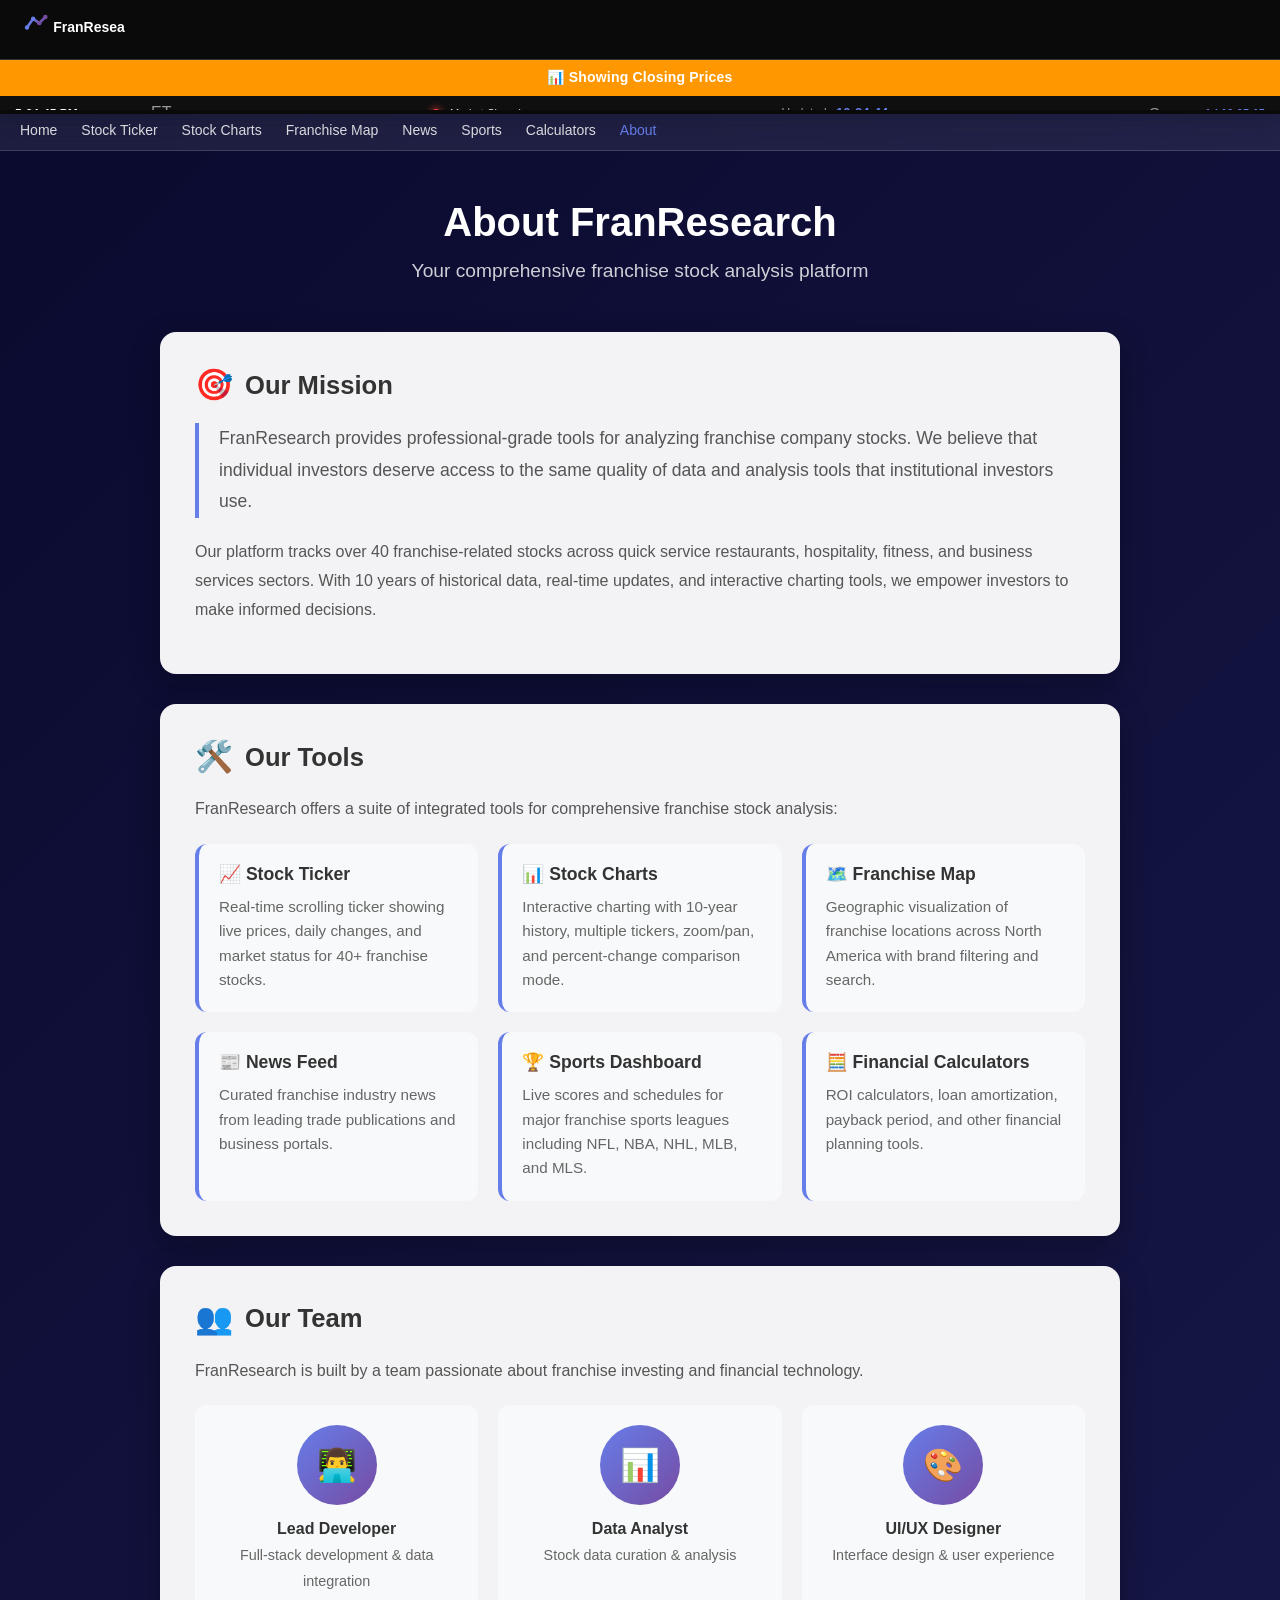
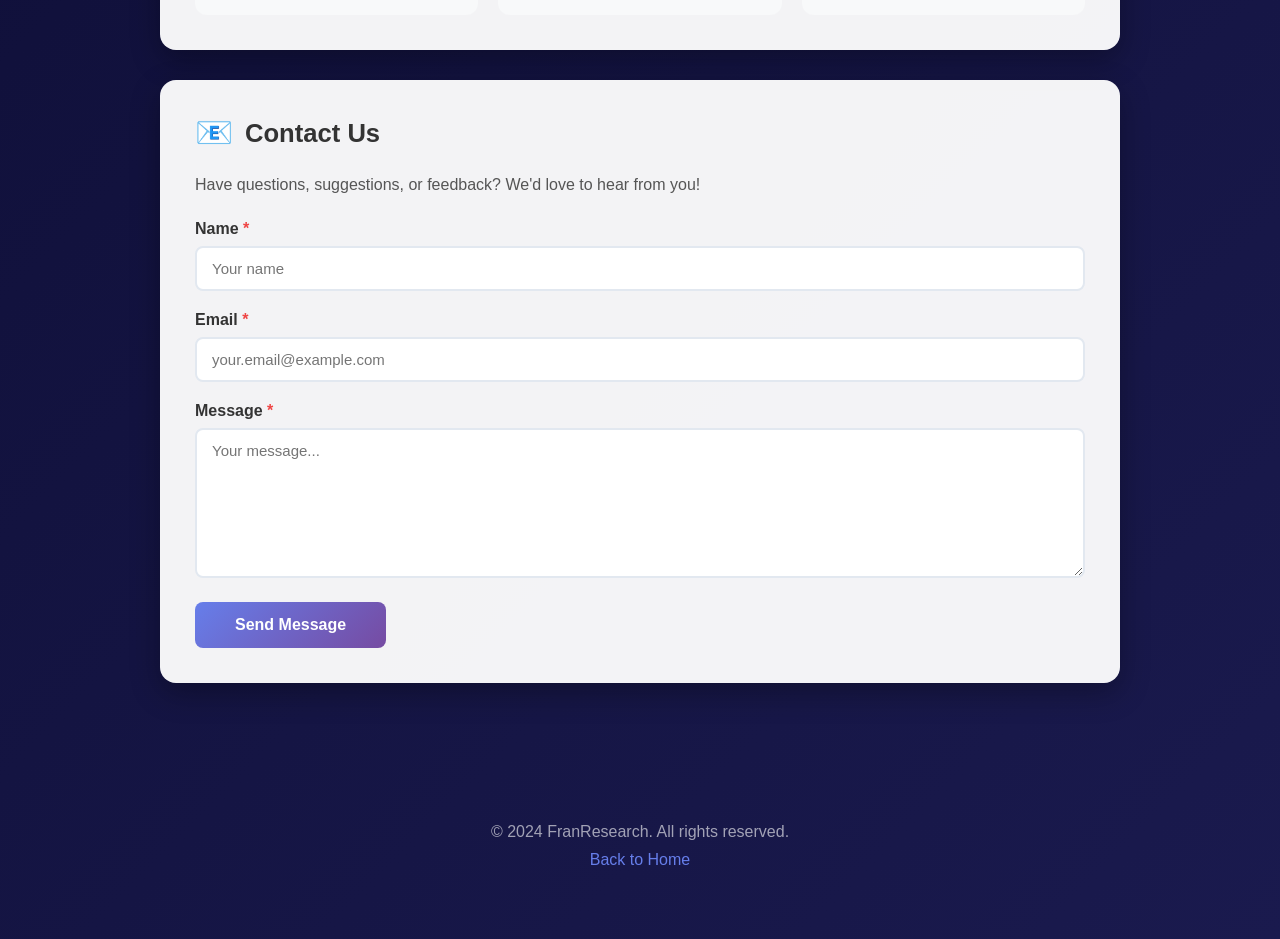
==== about.html @ 63c1bf17 "Merge pull request #26 from MonroeGamble/claude/fix-ticker-scroll-behavior-01VinHQ2pxR9RFhKscjrVXmb " ====
<!DOCTYPE html>
<html lang="en">
<head>
    <meta charset="UTF-8">
    <meta name="viewport" content="width=device-width, initial-scale=1.0">
    <meta http-equiv="Cache-Control" content="no-cache, no-store, must-revalidate">
    <meta name="description" content="About FranResearch - Your comprehensive franchise stock analysis platform">
    <title>About - FranResearch</title>
    <link rel="stylesheet" href="Website/style.css">
    <style>
        * {
            margin: 0;
            padding: 0;
            box-sizing: border-box;
        }

        body {
            font-family: -apple-system, BlinkMacSystemFont, 'Segoe UI', Roboto, 'Helvetica Neue', Arial, sans-serif;
            background: linear-gradient(135deg, #0a0a2e 0%, #1a1a4e 100%);
            min-height: 100vh;
            color: #e0e0e0;
            padding-top: 160px;
            padding-bottom: 40px;
        }

        /* Global Ticker */
        .global-ticker {
            position: fixed;
            top: 0;
            left: 0;
            width: 100%;
            z-index: 1200;
            background: #0a0a0a;
            box-shadow: 0 4px 20px rgba(0,0,0,0.16);
        }

        .global-ticker iframe {
            width: 100%;
            height: 110px;
            border: none;
        }

        /* Navigation Bar */
        .main-nav {
            position: fixed;
            top: 110px;
            left: 0;
            width: 100%;
            z-index: 1100;
            display: flex;
            gap: 24px;
            background: rgba(255,255,255,0.08);
            padding: 12px 20px;
            border-bottom: 1px solid rgba(255,255,255,0.15);
            backdrop-filter: blur(10px);
            overflow-x: auto;
        }

        .main-nav a {
            color: rgba(255,255,255,0.85);
            text-decoration: none;
            font-size: 14px;
            font-weight: 500;
            white-space: nowrap;
            transition: color 0.2s;
        }

        .main-nav a:hover,
        .main-nav a.active {
            color: #667eea;
        }

        .container {
            max-width: 1000px;
            margin: 0 auto;
            padding: 40px 20px;
        }

        /* Page Header */
        .page-header {
            text-align: center;
            margin-bottom: 50px;
        }

        .page-header h1 {
            font-size: 2.5em;
            font-weight: 800;
            color: white;
            margin-bottom: 15px;
        }

        .page-header p {
            font-size: 1.2em;
            color: rgba(255,255,255,0.8);
        }

        /* Content Sections */
        .content-section {
            background: rgba(255,255,255,0.95);
            border-radius: 16px;
            padding: 35px;
            margin-bottom: 30px;
            box-shadow: 0 10px 30px rgba(0,0,0,0.3);
        }

        .content-section h2 {
            color: #333;
            font-size: 1.6em;
            margin-bottom: 20px;
            display: flex;
            align-items: center;
            gap: 12px;
        }

        .content-section h2 .icon {
            font-size: 1.2em;
        }

        .content-section p {
            color: #555;
            line-height: 1.8;
            margin-bottom: 15px;
        }

        /* Mission Section */
        .mission-text {
            font-size: 1.1em;
            color: #333;
            border-left: 4px solid #667eea;
            padding-left: 20px;
            margin: 20px 0;
        }

        /* Modules Grid */
        .modules-grid {
            display: grid;
            grid-template-columns: repeat(auto-fit, minmax(280px, 1fr));
            gap: 20px;
            margin-top: 20px;
        }

        .module-card {
            background: #f8f9fa;
            border-radius: 12px;
            padding: 20px;
            border-left: 4px solid #667eea;
        }

        .module-card h3 {
            color: #333;
            font-size: 1.1em;
            margin-bottom: 10px;
            display: flex;
            align-items: center;
            gap: 8px;
        }

        .module-card p {
            color: #666;
            font-size: 0.95em;
            line-height: 1.6;
            margin-bottom: 0;
        }

        /* Team Section */
        .team-grid {
            display: grid;
            grid-template-columns: repeat(auto-fit, minmax(200px, 1fr));
            gap: 20px;
            margin-top: 20px;
        }

        .team-member {
            text-align: center;
            padding: 20px;
            background: #f8f9fa;
            border-radius: 12px;
        }

        .team-avatar {
            width: 80px;
            height: 80px;
            background: linear-gradient(135deg, #667eea 0%, #764ba2 100%);
            border-radius: 50%;
            margin: 0 auto 15px;
            display: flex;
            align-items: center;
            justify-content: center;
            font-size: 2em;
            color: white;
        }

        .team-member h4 {
            color: #333;
            margin-bottom: 5px;
        }

        .team-member p {
            color: #666;
            font-size: 0.9em;
            margin-bottom: 0;
        }

        /* Contact Form */
        .contact-form {
            margin-top: 20px;
        }

        .form-group {
            margin-bottom: 20px;
        }

        .form-group label {
            display: block;
            color: #333;
            font-weight: 600;
            margin-bottom: 8px;
        }

        .form-group label .required {
            color: #ef4444;
        }

        .form-group input,
        .form-group textarea {
            width: 100%;
            padding: 12px 15px;
            border: 2px solid #e2e8f0;
            border-radius: 8px;
            font-size: 15px;
            font-family: inherit;
            transition: border-color 0.2s, box-shadow 0.2s;
        }

        .form-group input:focus,
        .form-group textarea:focus {
            outline: none;
            border-color: #667eea;
            box-shadow: 0 0 0 3px rgba(102, 126, 234, 0.2);
        }

        .form-group textarea {
            min-height: 150px;
            resize: vertical;
        }

        .form-group .error-message {
            color: #ef4444;
            font-size: 0.85em;
            margin-top: 5px;
            display: none;
        }

        .form-group.error input,
        .form-group.error textarea {
            border-color: #ef4444;
        }

        .form-group.error .error-message {
            display: block;
        }

        .submit-btn {
            background: linear-gradient(135deg, #667eea 0%, #764ba2 100%);
            color: white;
            padding: 14px 40px;
            border: none;
            border-radius: 8px;
            font-size: 16px;
            font-weight: 600;
            cursor: pointer;
            transition: transform 0.2s, box-shadow 0.2s;
        }

        .submit-btn:hover {
            transform: translateY(-2px);
            box-shadow: 0 6px 20px rgba(102, 126, 234, 0.4);
        }

        .submit-btn:disabled {
            opacity: 0.6;
            cursor: not-allowed;
            transform: none;
        }

        .form-success {
            background: #d4edda;
            color: #155724;
            padding: 15px 20px;
            border-radius: 8px;
            margin-top: 20px;
            display: none;
        }

        .form-success.show {
            display: block;
        }

        /* Footer */
        .page-footer {
            text-align: center;
            padding: 30px 20px;
            color: rgba(255,255,255,0.6);
            margin-top: 40px;
        }

        .page-footer a {
            color: #667eea;
            text-decoration: none;
        }

        @media (max-width: 768px) {
            .page-header h1 {
                font-size: 2em;
            }

            .content-section {
                padding: 25px 20px;
            }

            .main-nav {
                gap: 16px;
                padding: 10px 15px;
            }
        }
    </style>
</head>
<body>
    <!-- Global Stock Ticker -->
    <div class="global-ticker">
        <iframe src="Website/ticker.html" title="Franchise stock ticker" loading="lazy"></iframe>
    </div>

    <!-- Navigation Bar -->
    <nav class="main-nav">
        <a href="index.html">Home</a>
        <a href="Website/ticker.html">Stock Ticker</a>
        <a href="StockChart/chart.html">Stock Charts</a>
        <a href="FranchiseMap/map.html">Franchise Map</a>
        <a href="FranchiseNews/news-feed.html">News</a>
        <a href="sports.html">Sports</a>
        <a href="franchise_calculators_module/index.html">Calculators</a>
        <a href="about.html" class="active">About</a>
    </nav>

    <div class="container">
        <!-- Page Header -->
        <div class="page-header">
            <h1>About FranResearch</h1>
            <p>Your comprehensive franchise stock analysis platform</p>
        </div>

        <!-- Mission Section -->
        <div class="content-section">
            <h2><span class="icon">🎯</span> Our Mission</h2>
            <div class="mission-text">
                <p>FranResearch provides professional-grade tools for analyzing franchise company stocks. We believe that individual investors deserve access to the same quality of data and analysis tools that institutional investors use.</p>
            </div>
            <p>Our platform tracks over 40 franchise-related stocks across quick service restaurants, hospitality, fitness, and business services sectors. With 10 years of historical data, real-time updates, and interactive charting tools, we empower investors to make informed decisions.</p>
        </div>

        <!-- Modules Section -->
        <div class="content-section">
            <h2><span class="icon">🛠️</span> Our Tools</h2>
            <p>FranResearch offers a suite of integrated tools for comprehensive franchise stock analysis:</p>
            <div class="modules-grid">
                <div class="module-card">
                    <h3>📈 Stock Ticker</h3>
                    <p>Real-time scrolling ticker showing live prices, daily changes, and market status for 40+ franchise stocks.</p>
                </div>
                <div class="module-card">
                    <h3>📊 Stock Charts</h3>
                    <p>Interactive charting with 10-year history, multiple tickers, zoom/pan, and percent-change comparison mode.</p>
                </div>
                <div class="module-card">
                    <h3>🗺️ Franchise Map</h3>
                    <p>Geographic visualization of franchise locations across North America with brand filtering and search.</p>
                </div>
                <div class="module-card">
                    <h3>📰 News Feed</h3>
                    <p>Curated franchise industry news from leading trade publications and business portals.</p>
                </div>
                <div class="module-card">
                    <h3>🏆 Sports Dashboard</h3>
                    <p>Live scores and schedules for major franchise sports leagues including NFL, NBA, NHL, MLB, and MLS.</p>
                </div>
                <div class="module-card">
                    <h3>🧮 Financial Calculators</h3>
                    <p>ROI calculators, loan amortization, payback period, and other financial planning tools.</p>
                </div>
            </div>
        </div>

        <!-- Team Section -->
        <div class="content-section">
            <h2><span class="icon">👥</span> Our Team</h2>
            <p>FranResearch is built by a team passionate about franchise investing and financial technology.</p>
            <div class="team-grid">
                <div class="team-member">
                    <div class="team-avatar">👨‍💻</div>
                    <h4>Lead Developer</h4>
                    <p>Full-stack development & data integration</p>
                </div>
                <div class="team-member">
                    <div class="team-avatar">📊</div>
                    <h4>Data Analyst</h4>
                    <p>Stock data curation & analysis</p>
                </div>
                <div class="team-member">
                    <div class="team-avatar">🎨</div>
                    <h4>UI/UX Designer</h4>
                    <p>Interface design & user experience</p>
                </div>
            </div>
        </div>

        <!-- Contact Section -->
        <div class="content-section">
            <h2><span class="icon">📧</span> Contact Us</h2>
            <p>Have questions, suggestions, or feedback? We'd love to hear from you!</p>

            <form class="contact-form" id="contactForm" onsubmit="return handleSubmit(event)">
                <div class="form-group" id="nameGroup">
                    <label for="name">Name <span class="required">*</span></label>
                    <input type="text" id="name" name="name" placeholder="Your name">
                    <div class="error-message">Please enter your name</div>
                </div>

                <div class="form-group" id="emailGroup">
                    <label for="email">Email <span class="required">*</span></label>
                    <input type="email" id="email" name="email" placeholder="your.email@example.com">
                    <div class="error-message">Please enter a valid email address</div>
                </div>

                <div class="form-group" id="messageGroup">
                    <label for="message">Message <span class="required">*</span></label>
                    <textarea id="message" name="message" placeholder="Your message..."></textarea>
                    <div class="error-message">Please enter your message</div>
                </div>

                <button type="submit" class="submit-btn" id="submitBtn">Send Message</button>

                <div class="form-success" id="successMessage">
                    Thank you for your message! We'll get back to you soon.
                </div>
            </form>
        </div>
    </div>

    <!-- Footer -->
    <footer class="page-footer">
        <p>&copy; 2024 FranResearch. All rights reserved.</p>
        <p style="margin-top: 10px;"><a href="index.html">Back to Home</a></p>
    </footer>

    <script>
        function validateEmail(email) {
            return /^[^\s@]+@[^\s@]+\.[^\s@]+$/.test(email);
        }

        function handleSubmit(event) {
            event.preventDefault();

            let isValid = true;

            // Reset errors
            ['nameGroup', 'emailGroup', 'messageGroup'].forEach(id => {
                document.getElementById(id).classList.remove('error');
            });

            // Validate name
            const name = document.getElementById('name').value.trim();
            if (!name) {
                document.getElementById('nameGroup').classList.add('error');
                isValid = false;
            }

            // Validate email
            const email = document.getElementById('email').value.trim();
            if (!email || !validateEmail(email)) {
                document.getElementById('emailGroup').classList.add('error');
                isValid = false;
            }

            // Validate message
            const message = document.getElementById('message').value.trim();
            if (!message) {
                document.getElementById('messageGroup').classList.add('error');
                isValid = false;
            }

            if (isValid) {
                // Show success message
                document.getElementById('successMessage').classList.add('show');
                document.getElementById('submitBtn').disabled = true;
                document.getElementById('submitBtn').textContent = 'Sent!';

                // Reset form
                document.getElementById('contactForm').reset();

                // Re-enable after 3 seconds
                setTimeout(() => {
                    document.getElementById('submitBtn').disabled = false;
                    document.getElementById('submitBtn').textContent = 'Send Message';
                }, 3000);
            }

            return false;
        }
    </script>
</body>
</html>
---- Website/style.css ----
/* ============================================================================
   STOCK TICKER WIDGET STYLES
   ============================================================================ */

/* Reset and base styles */
* {
  margin: 0;
  padding: 0;
  box-sizing: border-box;
}

body {
  font-family: -apple-system, BlinkMacSystemFont, 'Segoe UI', Roboto, 'Helvetica Neue', Arial, sans-serif;
  overflow-x: hidden;
  overflow-y: auto;
  background-color: #1a1a1a;
  display: flex;
  flex-direction: column;
  min-height: 100vh;
}

/* Header */
#header {
  background: #0a0a0a;
  padding: 10px 20px;
  border-bottom: 1px solid #333;
  flex-shrink: 0;
}

.logo-link {
  display: inline-flex;
  align-items: center;
  text-decoration: none;
  transition: transform 0.2s;
}

.logo-link:hover {
  transform: scale(1.05);
}

.logo {
  height: 35px;
  width: auto;
}

/* Status bar */
#status-bar {
    display: flex;
    justify-content: space-between;
    align-items: center;
    background: #0f0f0f;
    padding: 12px 24px;
    border-bottom: 1px solid #333;
    color: #e0e0e0;
    font-size: 18px;
    flex-shrink: 0;
    height: 50px;
}

#closing-message {
  font-size: 16px;
  line-height: 1.4;
  letter-spacing: 0.2px;
}

#clock-section {
  display: flex;
  align-items: baseline;
  gap: 4px;
}

#clock {
  font-weight: 600;
  font-size: 18px;
  font-variant-numeric: tabular-nums;
  color: #ffffff;
  min-width: 130px;
}

#timezone {
  font-size: 16px;
  color: #999;
  font-weight: 500;
  margin-left: 2px;
}

#market-status-section {
  display: flex;
  align-items: center;
  gap: 10px;
}

#market-indicator {
  width: 12px;
  height: 12px;
  border-radius: 50%;
  display: inline-block;
  box-shadow: 0 0 8px currentColor;
}

#market-indicator.open {
  background-color: #00ff88;
  color: #00ff88;
}

#market-indicator.closed {
  background-color: #ff4444;
  color: #ff4444;
}

#market-indicator.closing-soon {
  background-color: #ff9800;
  color: #ff9800;
  animation: pulse-orange 2s ease-in-out infinite;
}

#market-indicator.opening-soon {
  background-color: #ff9800;
  color: #ff9800;
  animation: pulse-orange 2s ease-in-out infinite;
}

@keyframes pulse-orange {
  0%, 100% {
    opacity: 1;
    box-shadow: 0 0 8px currentColor;
  }
  50% {
    opacity: 0.6;
    box-shadow: 0 0 14px currentColor;
  }
}

#market-label {
  font-size: 16px;
  font-weight: 500;
}

#refresh-section {
  display: flex;
  align-items: center;
  gap: 8px;
}

#refresh-label {
  font-size: 15px;
  color: #999;
}

#countdown {
  font-weight: 600;
  font-size: 16px;
  color: #667eea;
  font-variant-numeric: tabular-nums;
  min-width: 50px;
}

#last-updated-section {
  display: flex;
  align-items: center;
  gap: 8px;
}

#last-updated-section span:first-child {
  font-size: 15px;
}

#last-updated {
  font-size: 16px;
}

#market-close-section {
  display: flex;
  align-items: center;
  gap: 8px;
}

#market-close-section span:first-child {
  font-size: 15px;
}

#market-close-countdown {
  font-size: 16px;
}

/* Giant Countdown Clock */
#giant-countdown {
  background: linear-gradient(135deg, #1a1a1a 0%, #0f0f0f 100%);
  padding: 40px 20px;
  border-bottom: 3px solid #ff9800;
  text-align: center;
  transition: all 0.3s ease;
}

#giant-countdown.warning-red {
  border-bottom-color: #ff4444;
  background: linear-gradient(135deg, #2a1a1a 0%, #1a0f0f 100%);
}

#giant-countdown.warning-orange {
  border-bottom-color: #ff9800;
  background: linear-gradient(135deg, #2a2010 0%, #1a1508 100%);
}

#giant-countdown.complete-green {
  border-bottom-color: #00ff88;
  background: linear-gradient(135deg, #0a2a1a 0%, #051a0f 100%);
}

.countdown-label {
  font-size: 20px;
  font-weight: 700;
  letter-spacing: 3px;
  color: #999;
  margin-bottom: 20px;
  text-transform: uppercase;
}

.countdown-display {
  display: flex;
  justify-content: center;
  align-items: center;
  gap: 20px;
}

.countdown-segment {
  display: flex;
  flex-direction: column;
  align-items: center;
}

.countdown-number {
  font-size: 72px;
  font-weight: 700;
  font-variant-numeric: tabular-nums;
  color: #ffffff;
  line-height: 1;
  text-shadow: 0 0 20px rgba(255, 152, 0, 0.5);
  transition: all 0.3s ease;
  min-width: 120px;
  background: rgba(255, 255, 255, 0.05);
  padding: 20px;
  border-radius: 12px;
  border: 2px solid rgba(255, 152, 0, 0.3);
}

#giant-countdown.warning-red .countdown-number {
  color: #ff4444;
  text-shadow: 0 0 20px rgba(255, 68, 68, 0.6);
  border-color: rgba(255, 68, 68, 0.5);
  animation: pulse-red 2s ease-in-out infinite;
}

#giant-countdown.warning-orange .countdown-number {
  color: #ff9800;
  text-shadow: 0 0 20px rgba(255, 152, 0, 0.6);
  border-color: rgba(255, 152, 0, 0.5);
}

#giant-countdown.complete-green .countdown-number {
  color: #00ff88;
  text-shadow: 0 0 20px rgba(0, 255, 136, 0.6);
  border-color: rgba(0, 255, 136, 0.5);
}

@keyframes pulse-red {
  0%, 100% {
    transform: scale(1);
    box-shadow: 0 0 20px rgba(255, 68, 68, 0.3);
  }
  50% {
    transform: scale(1.02);
    box-shadow: 0 0 30px rgba(255, 68, 68, 0.6);
  }
}

.countdown-separator {
  font-size: 60px;
  font-weight: 700;
  color: #666;
  margin: 0 10px;
  line-height: 1;
  padding-bottom: 30px;
}

.countdown-unit {
  font-size: 14px;
  font-weight: 600;
  color: #666;
  margin-top: 10px;
  letter-spacing: 2px;
  text-transform: uppercase;
}

/* Ticker container */
#ticker-container {
  width: 100%;
  flex: 1;
  background: linear-gradient(90deg, #0f0f0f 0%, #1a1a1a 50%, #0f0f0f 100%);
  overflow: hidden;
  position: relative;
  display: flex;
  align-items: center;
  border-bottom: 1px solid #333;
}

/* Ticker content wrapper */
#ticker-content {
  display: flex;
  white-space: nowrap;
  animation: scroll-left 90s linear infinite;
  will-change: transform;
}

/* Pause animation on hover (optional) */
#ticker-content:hover {
  animation-play-state: paused;
}

/* Individual ticker item */
.ticker-item {
  display: inline-flex;
  align-items: center;
  padding: 0 35px;
  gap: 18px;
  font-size: 26px;
  color: #ffffff;
  border-right: 1px solid #333;
  min-width: 300px;
  height: 100%;
}

/* Ticker symbol */
.ticker-symbol {
  font-weight: 700;
  font-size: 24px;
  letter-spacing: 0.5px;
  color: #ffffff;
  text-transform: uppercase;
  min-width: 70px;
}

/* Ticker price */
.ticker-price {
  font-weight: 600;
  font-size: 26px;
  color: #e0e0e0;
  min-width: 100px;
  text-align: right;
}

/* Ticker change percentage */
.ticker-change {
  font-weight: 600;
  font-size: 22px;
  padding: 6px 12px;
  border-radius: 4px;
  min-width: 90px;
  text-align: center;
}

/* Positive change (green) */
.ticker-change.positive {
  color: #00ff88;
  background-color: rgba(0, 255, 136, 0.1);
}

/* Negative change (red) */
.ticker-change.negative {
  color: #ff4444;
  background-color: rgba(255, 68, 68, 0.1);
}

/* Neutral/zero change (gray) */
.ticker-change.neutral {
  color: #999999;
  background-color: rgba(153, 153, 153, 0.1);
}

/* Smooth scrolling animation */
@keyframes scroll-left {
  0% {
    transform: translateX(0);
  }
  100% {
    transform: translateX(-50%);
  }
}

/* ============================================================================
   RESPONSIVE DESIGN
   ============================================================================ */

/* Tablet and smaller screens */
@media (max-width: 768px) {
  /* Giant countdown responsive */
  #giant-countdown {
    padding: 30px 15px;
  }

  .countdown-label {
    font-size: 16px;
    letter-spacing: 2px;
  }

  .countdown-display {
    gap: 15px;
  }

  .countdown-number {
    font-size: 48px;
    min-width: 80px;
    padding: 15px;
  }

  .countdown-separator {
    font-size: 40px;
    padding-bottom: 20px;
  }

  .countdown-unit {
    font-size: 11px;
    margin-top: 8px;
  }

  #status-bar {
    padding: 6px 15px;
    font-size: 11px;
    height: 35px;
  }

  #clock {
    font-size: 12px;
    min-width: 90px;
  }

  #timezone {
    font-size: 10px;
  }

  #market-indicator {
    width: 8px;
    height: 8px;
  }

  #market-label {
    font-size: 11px;
  }

  #refresh-label {
    font-size: 11px;
  }

  #countdown {
    font-size: 12px;
  }

  .ticker-item {
    padding: 0 20px;
    gap: 8px;
    font-size: 14px;
    min-width: 180px;
  }

  .ticker-symbol {
    font-size: 12px;
    min-width: 40px;
  }

  .ticker-price {
    font-size: 14px;
    min-width: 60px;
  }

  .ticker-change {
    font-size: 12px;
    padding: 3px 6px;
    min-width: 60px;
  }

  #ticker-content {
    animation-duration: 60s;
  }
}

/* Mobile screens */
@media (max-width: 480px) {
  /* Giant countdown mobile */
  #giant-countdown {
    padding: 20px 10px;
  }

  .countdown-label {
    font-size: 14px;
    letter-spacing: 1px;
    margin-bottom: 15px;
  }

  .countdown-display {
    gap: 8px;
    flex-wrap: wrap;
  }

  .countdown-number {
    font-size: 36px;
    min-width: 60px;
    padding: 10px;
  }

  .countdown-separator {
    font-size: 30px;
    padding-bottom: 15px;
  }

  .countdown-unit {
    font-size: 10px;
    margin-top: 5px;
    letter-spacing: 1px;
  }

  #status-bar {
    padding: 5px 10px;
    font-size: 10px;
    height: 30px;
    gap: 10px;
  }

  #clock {
    font-size: 11px;
    min-width: 80px;
  }

  #timezone {
    display: none; /* Hide on very small screens */
  }

  #market-indicator {
    width: 7px;
    height: 7px;
  }

  #market-label {
    font-size: 10px;
  }

  #refresh-label {
    display: none; /* Hide label on small screens */
  }

  #countdown {
    font-size: 11px;
  }

  .ticker-item {
    padding: 0 15px;
    gap: 6px;
    font-size: 12px;
    min-width: 150px;
  }

  .ticker-symbol {
    font-size: 11px;
    min-width: 35px;
  }

  .ticker-price {
    font-size: 12px;
    min-width: 50px;
  }

  .ticker-change {
    font-size: 11px;
    padding: 2px 5px;
    min-width: 50px;
  }

  #ticker-content {
    animation-duration: 45s;
  }
}

/* ============================================================================
   EMBEDDED IFRAME OPTIMIZATION
   ============================================================================ */

/* When embedded in an iframe with fixed height (includes status bar now) */
@media (max-height: 120px) {
  #status-bar {
    height: 35px;
    padding: 6px 15px;
    font-size: 11px;
  }

  #clock {
    font-size: 12px;
  }

  #market-indicator {
    width: 8px;
    height: 8px;
  }

  #market-label,
  #countdown {
    font-size: 11px;
  }

  .ticker-item {
    padding: 0 20px;
    gap: 10px;
    font-size: 14px;
  }

  .ticker-symbol {
    font-size: 13px;
  }

  .ticker-price {
    font-size: 14px;
  }

  .ticker-change {
    font-size: 12px;
  }
}

@media (max-height: 100px) {
  #status-bar {
    height: 30px;
    padding: 5px 12px;
    font-size: 10px;
  }

  #clock {
    font-size: 11px;
    min-width: 85px;
  }

  #timezone {
    font-size: 9px;
  }

  #market-indicator {
    width: 7px;
    height: 7px;
  }

  #market-label {
    font-size: 10px;
  }

  #refresh-label {
    font-size: 10px;
  }

  #countdown {
    font-size: 10px;
  }

  .ticker-item {
    padding: 0 15px;
    gap: 8px;
    font-size: 12px;
  }

  .ticker-symbol {
    font-size: 11px;
  }

  .ticker-price {
    font-size: 12px;
  }

  .ticker-change {
    font-size: 11px;
    padding: 2px 6px;
  }
}

/* ============================================================================
   ACCESSIBILITY
   ============================================================================ */

/* Respect reduced motion preferences */
@media (prefers-reduced-motion: reduce) {
  #ticker-content {
    animation-duration: 180s;
  }
}

/* High contrast mode support */
@media (prefers-contrast: high) {
  .ticker-change.positive {
    color: #00ff00;
    background-color: rgba(0, 255, 0, 0.2);
  }

  .ticker-change.negative {
    color: #ff0000;
    background-color: rgba(255, 0, 0, 0.2);
  }

  #ticker-container {
    border-top: 2px solid #ffffff;
    border-bottom: 2px solid #ffffff;
  }
}

/* ============================================================================
   SITEMAP FOOTER
   ============================================================================ */

.sitemap {
  background: #0a0a0a;
  color: #e0e0e0;
  padding: 30px 20px 15px;
  margin-top: auto;
  border-top: 2px solid #333;
  flex-shrink: 0;
}

.sitemap-container {
  max-width: 1200px;
  margin: 0 auto;
  display: grid;
  grid-template-columns: repeat(auto-fit, minmax(200px, 1fr));
  gap: 25px;
  margin-bottom: 20px;
}

.sitemap-section h3 {
  font-size: 1em;
  margin-bottom: 12px;
  color: #ffffff;
}

.sitemap-section ul {
  list-style: none;
}

.sitemap-section ul li {
  margin-bottom: 8px;
}

.sitemap-section a {
  color: rgba(255, 255, 255, 0.7);
  text-decoration: none;
  transition: color 0.2s;
  font-size: 0.9em;
}

.sitemap-section a:hover {
  color: #ffffff;
  text-decoration: underline;
}

.sitemap-section p {
  color: rgba(255, 255, 255, 0.7);
  line-height: 1.6;
  font-size: 0.9em;
}

.copyright {
  text-align: center;
  padding-top: 15px;
  border-top: 1px solid #333;
  color: rgba(255, 255, 255, 0.5);
  font-size: 0.85em;
}

/* Responsive sitemap */
@media (max-width: 768px) {
  .sitemap {
    padding: 20px 15px 10px;
  }

  .sitemap-container {
    grid-template-columns: 1fr;
    gap: 20px;
  }
}
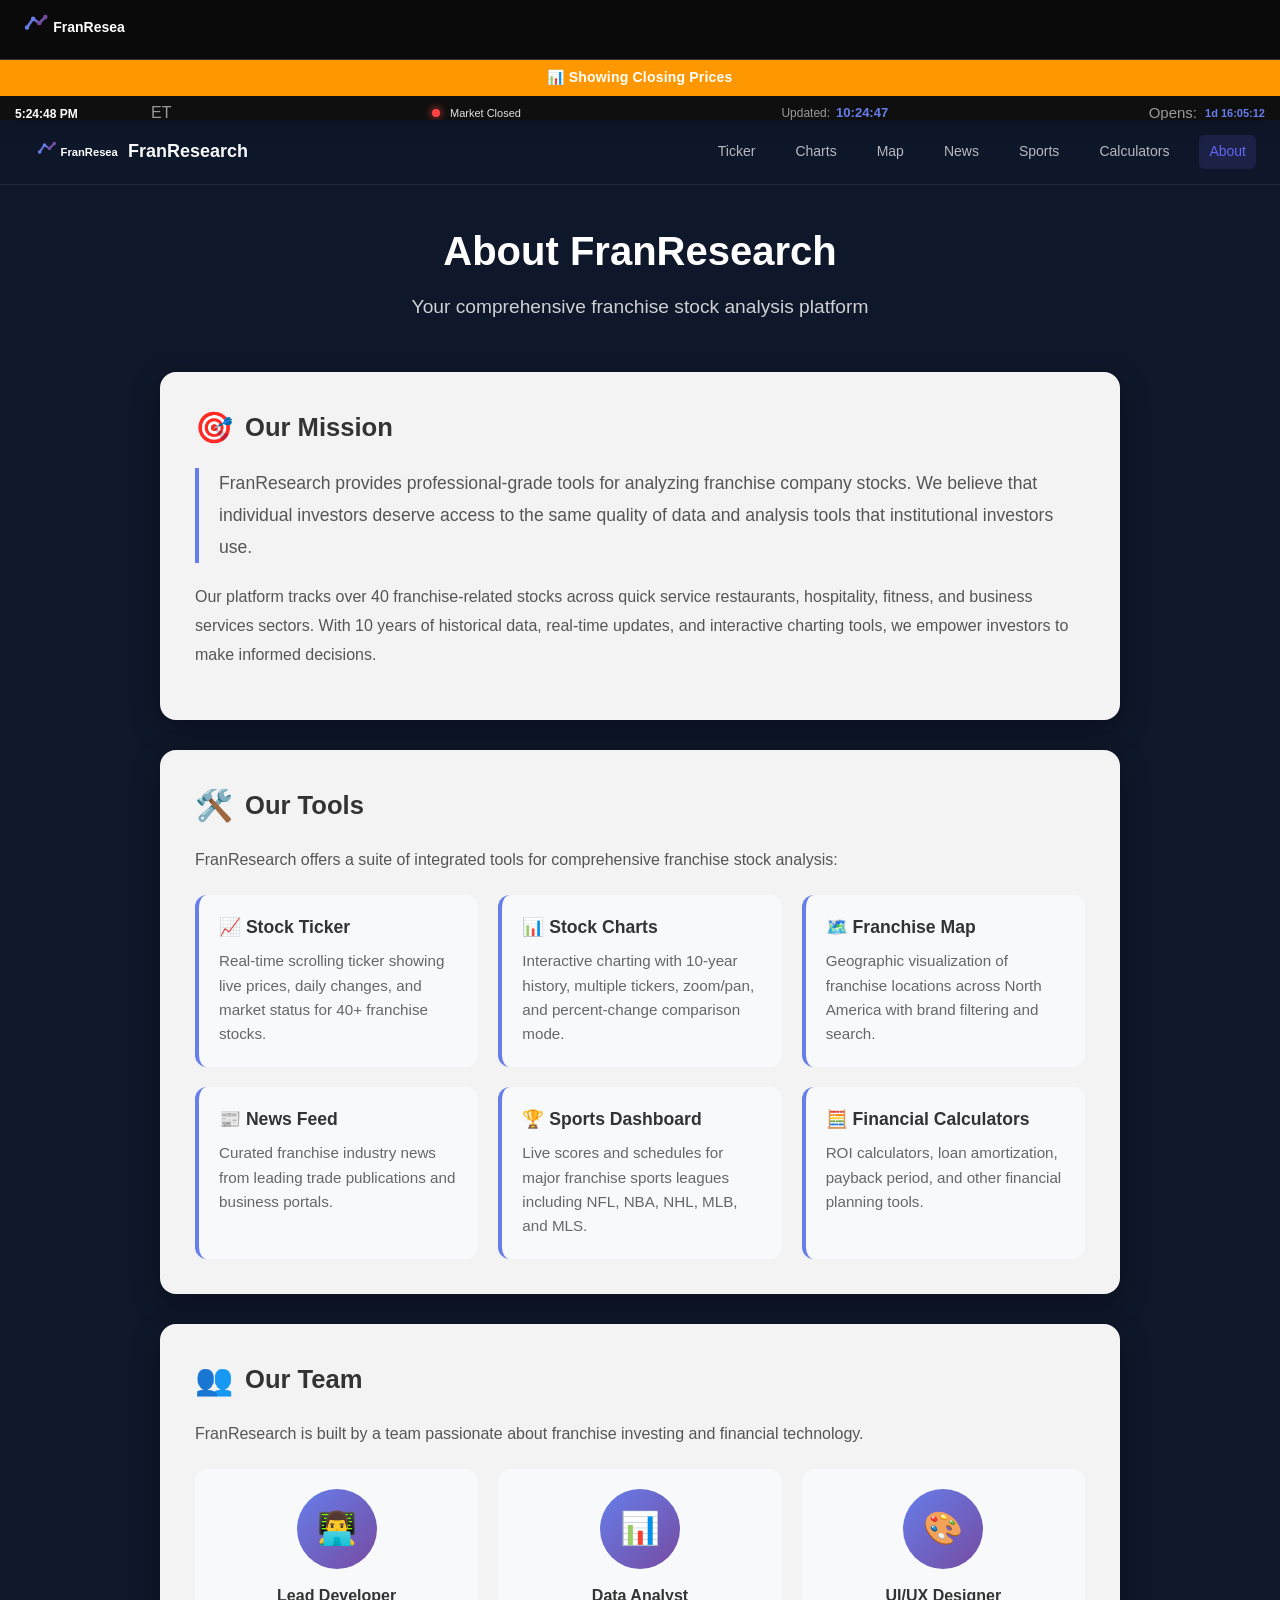
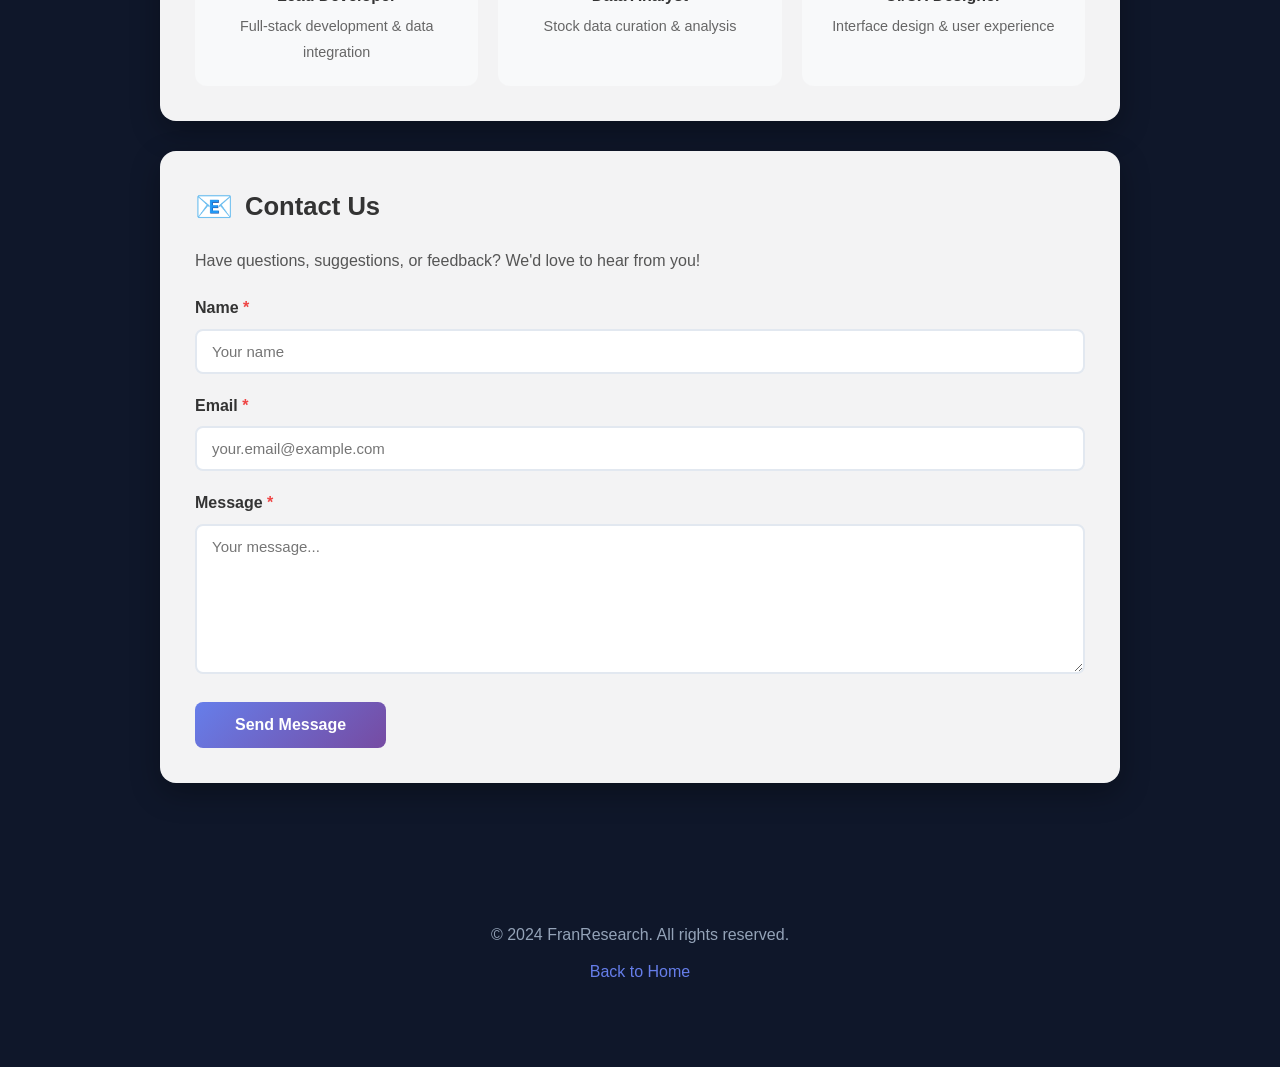
==== commit 380f8d61: "Apply consistent UX design system across all pages - Use relative positioning for ticker/nav to prev" ====
--- a/about.html
+++ b/about.html
@@ -6,6 +6,7 @@
     <meta http-equiv="Cache-Control" content="no-cache, no-store, must-revalidate">
     <meta name="description" content="About FranResearch - Your comprehensive franchise stock analysis platform">
     <title>About - FranResearch</title>
+    <link rel="stylesheet" href="assets/css/global.css">
     <link rel="stylesheet" href="Website/style.css">
     <style>
         * {
@@ -16,58 +17,83 @@
 
         body {
             font-family: -apple-system, BlinkMacSystemFont, 'Segoe UI', Roboto, 'Helvetica Neue', Arial, sans-serif;
-            background: linear-gradient(135deg, #0a0a2e 0%, #1a1a4e 100%);
+            background: var(--bg, #0f172a);
             min-height: 100vh;
             color: #e0e0e0;
-            padding-top: 160px;
             padding-bottom: 40px;
         }
 
-        /* Global Ticker */
+        /* Global Ticker - Relative positioning */
         .global-ticker {
-            position: fixed;
+            position: relative;
             top: 0;
             left: 0;
             width: 100%;
-            z-index: 1200;
+            z-index: 99;
             background: #0a0a0a;
             box-shadow: 0 4px 20px rgba(0,0,0,0.16);
         }
 
         .global-ticker iframe {
             width: 100%;
-            height: 110px;
+            height: 120px;
             border: none;
-        }
-
-        /* Navigation Bar */
+            display: block;
+        }
+
+        /* Navigation Bar - Consistent with site-wide nav */
         .main-nav {
-            position: fixed;
-            top: 110px;
+            position: relative;
+            top: 0;
             left: 0;
             width: 100%;
-            z-index: 1100;
+            z-index: 50;
             display: flex;
-            gap: 24px;
-            background: rgba(255,255,255,0.08);
-            padding: 12px 20px;
-            border-bottom: 1px solid rgba(255,255,255,0.15);
-            backdrop-filter: blur(10px);
+            align-items: center;
+            gap: 20px;
+            background: rgba(15, 23, 42, 0.95);
+            padding: 12px 24px;
+            border-bottom: 1px solid rgba(255,255,255,0.08);
+            backdrop-filter: blur(12px);
             overflow-x: auto;
+            box-sizing: border-box;
+        }
+
+        .main-nav .nav-brand {
+            display: flex;
+            align-items: center;
+            gap: 10px;
+            text-decoration: none;
+            font-weight: 700;
+            font-size: 18px;
+            color: var(--text, #f8fafc);
+            margin-right: auto;
+        }
+
+        .main-nav .nav-brand img {
+            height: 28px;
+            width: auto;
         }
 
         .main-nav a {
-            color: rgba(255,255,255,0.85);
+            color: rgba(255,255,255,0.7);
             text-decoration: none;
             font-size: 14px;
             font-weight: 500;
             white-space: nowrap;
-            transition: color 0.2s;
-        }
-
-        .main-nav a:hover,
+            padding: 6px 10px;
+            border-radius: 6px;
+            transition: color 0.15s, background 0.15s;
+        }
+
+        .main-nav a:hover {
+            color: var(--text, #f8fafc);
+            background: rgba(255, 255, 255, 0.08);
+        }
+
         .main-nav a.active {
-            color: #667eea;
+            color: var(--accent1, #6366f1);
+            background: rgba(99, 102, 241, 0.15);
         }
 
         .container {
@@ -333,10 +359,13 @@
 
     <!-- Navigation Bar -->
     <nav class="main-nav">
-        <a href="index.html">Home</a>
-        <a href="Website/ticker.html">Stock Ticker</a>
-        <a href="StockChart/chart.html">Stock Charts</a>
-        <a href="FranchiseMap/map.html">Franchise Map</a>
+        <a href="index.html" class="nav-brand">
+            <img src="logo.svg" alt="FranResearch">
+            <span>FranResearch</span>
+        </a>
+        <a href="Website/ticker.html">Ticker</a>
+        <a href="StockChart/chart.html">Charts</a>
+        <a href="FranchiseMap/map.html">Map</a>
         <a href="FranchiseNews/news-feed.html">News</a>
         <a href="sports.html">Sports</a>
         <a href="franchise_calculators_module/index.html">Calculators</a>
--- a/assets/css/global.css
+++ b/assets/css/global.css
@@ -0,0 +1,588 @@
+@import url('https://fonts.googleapis.com/css2?family=Inter:wght@400;500;600;700;800&display=swap');
+
+/* ============================================================================
+   FRANRESEARCH DESIGN SYSTEM
+   Based on UX Research: Hick's Law, Fitts' Law, Gestalt Principles, Jakob's Law
+   ============================================================================ */
+
+:root {
+  /* Color Palette - Limited to reduce cognitive load */
+  --bg: #0f172a;
+  --bg-elevated: #1e293b;
+  --card: rgba(255, 255, 255, 0.06);
+  --card-solid: #1e293b;
+  --text: #f8fafc;
+  --text-muted: #94a3b8;
+  --text-secondary: #cbd5e1;
+  --accent1: #6366f1;
+  --accent2: #a855f7;
+  --accent-green: #22c55e;
+  --accent-red: #ef4444;
+  --gradient: linear-gradient(135deg, var(--accent1), var(--accent2));
+  --shadow: 0 8px 32px rgba(0, 0, 0, 0.35);
+  --shadow-sm: 0 2px 8px rgba(0, 0, 0, 0.2);
+  --shadow-lg: 0 20px 60px rgba(0, 0, 0, 0.4);
+  --radius: 12px;
+  --radius-sm: 8px;
+  --radius-lg: 16px;
+
+  /* Spacing Scale (4px base) - Gestalt: Consistent spacing creates rhythm */
+  --space-1: 4px;
+  --space-2: 8px;
+  --space-3: 12px;
+  --space-4: 16px;
+  --space-5: 20px;
+  --space-6: 24px;
+  --space-8: 32px;
+  --space-10: 40px;
+  --space-12: 48px;
+  --space-16: 64px;
+
+  /* Typography Scale - Visual Hierarchy for F-pattern scanning */
+  --font-xs: 12px;
+  --font-sm: 14px;
+  --font-base: 16px;
+  --font-lg: 18px;
+  --font-xl: 20px;
+  --font-2xl: 24px;
+  --font-3xl: 30px;
+  --font-4xl: 36px;
+  --font-5xl: 48px;
+
+  /* Transitions */
+  --transition-fast: 0.15s ease;
+  --transition-base: 0.2s ease;
+  --transition-slow: 0.3s ease;
+
+  /* Z-index layers - Jakob's Law: Predictable stacking */
+  --z-base: 1;
+  --z-dropdown: 100;
+  --z-sticky: 200;
+  --z-fixed: 300;
+  --z-modal: 400;
+  --z-tooltip: 500;
+}
+
+* {
+  box-sizing: border-box;
+}
+
+body {
+  margin: 0;
+  font-family: 'Inter', 'Roboto', 'IBM Plex Sans', system-ui, -apple-system, BlinkMacSystemFont, 'Segoe UI', sans-serif;
+  background: radial-gradient(circle at 10% 20%, rgba(99, 102, 241, 0.12), transparent 25%),
+              radial-gradient(circle at 80% 0%, rgba(168, 85, 247, 0.12), transparent 25%),
+              var(--bg);
+  color: var(--text);
+  line-height: 1.55;
+  min-height: 100vh;
+}
+
+a { color: inherit; }
+
+h1 { font-size: 32px; line-height: 1.3; margin: 0 0 12px; }
+h2 { font-size: 26px; line-height: 1.35; margin: 0 0 10px; }
+h3 { font-size: 21px; line-height: 1.4; margin: 0 0 8px; }
+
+p { margin: 0 0 12px; color: var(--text-muted); }
+
+.section-container {
+  padding: 64px 0;
+}
+
+.section-header {
+  display: flex;
+  align-items: baseline;
+  justify-content: space-between;
+  margin-bottom: 24px;
+}
+
+.section-title { font-size: 26px; }
+
+.section-subtitle { color: var(--text-muted); }
+
+.shell {
+  width: 94%;
+  max-width: 1200px;
+  margin: 0 auto;
+}
+
+.card {
+  background: rgba(255, 255, 255, 0.06);
+  border-radius: var(--radius);
+  box-shadow: var(--shadow);
+  border: 1px solid rgba(255, 255, 255, 0.08);
+  padding: 24px;
+  backdrop-filter: blur(14px);
+}
+
+.button,
+button,
+.btn-primary,
+.btn-secondary {
+  border: none;
+  border-radius: 10px;
+  padding: 12px 20px;
+  background: var(--gradient);
+  color: #fff;
+  font-weight: 600;
+  cursor: pointer;
+  transition: transform 0.15s ease, box-shadow 0.15s ease;
+}
+
+button:hover,
+.button:hover,
+.btn-primary:hover,
+.btn-secondary:hover {
+  transform: translateY(-1px);
+  box-shadow: 0 10px 30px rgba(99, 102, 241, 0.35);
+}
+
+.btn-secondary {
+  background: rgba(255, 255, 255, 0.08);
+  border: 1px solid rgba(255, 255, 255, 0.14);
+  color: #e2e8f0;
+}
+
+.hero {
+  text-align: center;
+  padding: 80px 20px 48px;
+}
+
+.hero .eyebrow {
+  display: inline-flex;
+  align-items: center;
+  gap: 10px;
+  padding: 8px 14px;
+  border-radius: 999px;
+  background: rgba(255, 255, 255, 0.06);
+  color: var(--text-muted);
+  font-weight: 600;
+  letter-spacing: 0.2px;
+}
+
+.hero h1 { font-size: 34px; }
+
+.hero p { font-size: 17px; max-width: 780px; margin: 12px auto 0; }
+
+.grid {
+  display: grid;
+  gap: 16px;
+}
+
+.grid-3 { grid-template-columns: repeat(auto-fit, minmax(260px, 1fr)); }
+.grid-2 { grid-template-columns: repeat(auto-fit, minmax(320px, 1fr)); }
+
+.flex-between { display: flex; justify-content: space-between; align-items: center; gap: 12px; flex-wrap: wrap; }
+
+.pill {
+  display: inline-flex;
+  align-items: center;
+  gap: 10px;
+  padding: 10px 14px;
+  background: rgba(255, 255, 255, 0.08);
+  border-radius: 999px;
+  color: var(--text);
+  border: 1px solid rgba(255, 255, 255, 0.12);
+}
+
+.table-card table {
+  width: 100%;
+  border-collapse: collapse;
+  color: var(--text);
+}
+
+.table-card th,
+.table-card td {
+  padding: 12px 14px;
+  text-align: left;
+  border-bottom: 1px solid rgba(255, 255, 255, 0.08);
+}
+
+.table-card th { color: var(--text-muted); font-weight: 600; }
+
+.footer {
+  margin-top: 72px;
+  background: rgba(255, 255, 255, 0.06);
+  border-top: 1px solid rgba(255, 255, 255, 0.08);
+  padding: 32px 0 40px;
+}
+
+.footer-grid {
+  display: grid;
+  grid-template-columns: repeat(auto-fit, minmax(220px, 1fr));
+  gap: 20px;
+}
+
+.footer h3 { margin-bottom: 12px; }
+
+.footer p,
+.footer a,
+.footer li { color: var(--text-muted); font-size: 14px; }
+
+.footer ul { list-style: none; padding: 0; margin: 0; }
+
+.section-card {
+  padding: 24px;
+  background: rgba(255,255,255,0.06);
+  border-radius: var(--radius);
+  box-shadow: var(--shadow);
+}
+
+.content-header {
+  display: flex;
+  justify-content: space-between;
+  align-items: center;
+  gap: 12px;
+  margin-bottom: 16px;
+}
+
+@media (max-width: 768px) {
+  h1 { font-size: 28px; }
+  h2 { font-size: 22px; }
+  .hero { padding: 64px 20px 36px; }
+  .section-container { padding: 48px 0; }
+}
+
+/* ============================================================================
+   GLOBAL NAVIGATION - Hick's Law: Limit choices to 5-7 items
+   ============================================================================ */
+
+.site-nav {
+  display: flex;
+  align-items: center;
+  gap: var(--space-6);
+  padding: var(--space-4) var(--space-6);
+  background: rgba(15, 23, 42, 0.95);
+  border-bottom: 1px solid rgba(255, 255, 255, 0.08);
+  backdrop-filter: blur(12px);
+}
+
+.site-nav .nav-brand {
+  display: flex;
+  align-items: center;
+  gap: var(--space-3);
+  text-decoration: none;
+  font-weight: 700;
+  font-size: var(--font-lg);
+  color: var(--text);
+}
+
+.site-nav .nav-brand img {
+  height: 32px;
+  width: auto;
+}
+
+.site-nav .nav-links {
+  display: flex;
+  gap: var(--space-5);
+  margin-left: auto;
+}
+
+.site-nav .nav-link {
+  color: var(--text-muted);
+  text-decoration: none;
+  font-size: var(--font-sm);
+  font-weight: 500;
+  padding: var(--space-2) var(--space-3);
+  border-radius: var(--radius-sm);
+  transition: color var(--transition-fast), background var(--transition-fast);
+}
+
+.site-nav .nav-link:hover,
+.site-nav .nav-link.active {
+  color: var(--text);
+  background: rgba(255, 255, 255, 0.08);
+}
+
+.site-nav .nav-link.active {
+  color: var(--accent1);
+}
+
+/* Mobile Navigation */
+@media (max-width: 768px) {
+  .site-nav {
+    flex-wrap: wrap;
+    gap: var(--space-3);
+    padding: var(--space-3) var(--space-4);
+  }
+
+  .site-nav .nav-links {
+    width: 100%;
+    overflow-x: auto;
+    gap: var(--space-3);
+    padding-bottom: var(--space-2);
+  }
+
+  .site-nav .nav-link {
+    font-size: var(--font-xs);
+    white-space: nowrap;
+  }
+}
+
+/* ============================================================================
+   TICKER WRAPPER - Maintains ticker structure, only adjusts positioning
+   ============================================================================ */
+
+.ticker-wrapper-global {
+  background: #0a0a0a;
+  border-bottom: 1px solid rgba(255, 255, 255, 0.1);
+}
+
+/* ============================================================================
+   TOOL CARDS - Fitts' Law: Large touch targets, clear affordances
+   ============================================================================ */
+
+.tool-card-grid {
+  display: grid;
+  grid-template-columns: repeat(auto-fit, minmax(280px, 1fr));
+  gap: var(--space-5);
+}
+
+.tool-card-link {
+  display: flex;
+  flex-direction: column;
+  padding: var(--space-6);
+  background: var(--card);
+  border-radius: var(--radius-lg);
+  border: 1px solid rgba(255, 255, 255, 0.08);
+  text-decoration: none;
+  transition: transform var(--transition-base), box-shadow var(--transition-base), border-color var(--transition-base);
+}
+
+.tool-card-link:hover {
+  transform: translateY(-4px);
+  box-shadow: var(--shadow-lg);
+  border-color: rgba(99, 102, 241, 0.3);
+}
+
+.tool-card-link .card-icon {
+  font-size: 2rem;
+  margin-bottom: var(--space-4);
+}
+
+.tool-card-link .card-title {
+  font-size: var(--font-lg);
+  font-weight: 600;
+  color: var(--text);
+  margin-bottom: var(--space-2);
+}
+
+.tool-card-link .card-desc {
+  font-size: var(--font-sm);
+  color: var(--text-muted);
+  line-height: 1.5;
+  margin: 0;
+}
+
+.tool-card-link .card-action {
+  display: inline-flex;
+  align-items: center;
+  gap: var(--space-2);
+  margin-top: auto;
+  padding-top: var(--space-4);
+  font-size: var(--font-sm);
+  font-weight: 600;
+  color: var(--accent1);
+}
+
+.tool-card-link .card-action::after {
+  content: '→';
+  transition: transform var(--transition-fast);
+}
+
+.tool-card-link:hover .card-action::after {
+  transform: translateX(4px);
+}
+
+/* ============================================================================
+   STATS ROW - Gestalt: Proximity groups related items
+   ============================================================================ */
+
+.stats-row {
+  display: flex;
+  justify-content: center;
+  gap: var(--space-10);
+  flex-wrap: wrap;
+  padding: var(--space-8) 0;
+}
+
+.stat-item {
+  text-align: center;
+}
+
+.stat-value {
+  font-size: var(--font-4xl);
+  font-weight: 800;
+  color: var(--text);
+  line-height: 1.1;
+}
+
+.stat-label {
+  font-size: var(--font-sm);
+  color: var(--text-muted);
+  margin-top: var(--space-2);
+}
+
+/* ============================================================================
+   SECTION LAYOUTS - Visual hierarchy for scanning
+   ============================================================================ */
+
+.page-section {
+  padding: var(--space-16) 0;
+}
+
+.page-section.alt-bg {
+  background: rgba(255, 255, 255, 0.02);
+}
+
+.section-intro {
+  text-align: center;
+  max-width: 680px;
+  margin: 0 auto var(--space-10);
+}
+
+.section-intro h2 {
+  font-size: var(--font-3xl);
+  margin-bottom: var(--space-3);
+}
+
+.section-intro p {
+  font-size: var(--font-lg);
+  color: var(--text-muted);
+}
+
+/* ============================================================================
+   FEATURE PREVIEW - Progressive disclosure
+   ============================================================================ */
+
+.feature-preview {
+  background: var(--card);
+  border-radius: var(--radius-lg);
+  overflow: hidden;
+  border: 1px solid rgba(255, 255, 255, 0.08);
+}
+
+.feature-preview-header {
+  display: flex;
+  justify-content: space-between;
+  align-items: center;
+  padding: var(--space-5) var(--space-6);
+  border-bottom: 1px solid rgba(255, 255, 255, 0.08);
+}
+
+.feature-preview-header h3 {
+  font-size: var(--font-xl);
+  margin: 0;
+}
+
+.feature-preview-content {
+  position: relative;
+}
+
+.feature-preview-content iframe {
+  width: 100%;
+  border: none;
+  display: block;
+}
+
+/* ============================================================================
+   SITE FOOTER - Jakob's Law: Standard footer pattern
+   ============================================================================ */
+
+.site-footer {
+  background: rgba(0, 0, 0, 0.4);
+  border-top: 1px solid rgba(255, 255, 255, 0.08);
+  padding: var(--space-12) 0 var(--space-8);
+  margin-top: var(--space-16);
+}
+
+.footer-grid {
+  display: grid;
+  grid-template-columns: repeat(auto-fit, minmax(200px, 1fr));
+  gap: var(--space-8);
+  margin-bottom: var(--space-8);
+}
+
+.footer-section h4 {
+  font-size: var(--font-sm);
+  font-weight: 600;
+  color: var(--text);
+  margin-bottom: var(--space-4);
+  text-transform: uppercase;
+  letter-spacing: 0.5px;
+}
+
+.footer-section ul {
+  list-style: none;
+  padding: 0;
+  margin: 0;
+}
+
+.footer-section li {
+  margin-bottom: var(--space-2);
+}
+
+.footer-section a {
+  color: var(--text-muted);
+  text-decoration: none;
+  font-size: var(--font-sm);
+  transition: color var(--transition-fast);
+}
+
+.footer-section a:hover {
+  color: var(--text);
+}
+
+.footer-section p {
+  font-size: var(--font-sm);
+  line-height: 1.6;
+}
+
+.footer-bottom {
+  text-align: center;
+  padding-top: var(--space-6);
+  border-top: 1px solid rgba(255, 255, 255, 0.08);
+  font-size: var(--font-xs);
+  color: var(--text-muted);
+}
+
+/* ============================================================================
+   ACCESSIBILITY - WCAG compliance
+   ============================================================================ */
+
+/* Focus states for keyboard navigation */
+a:focus-visible,
+button:focus-visible,
+input:focus-visible,
+select:focus-visible {
+  outline: 2px solid var(--accent1);
+  outline-offset: 2px;
+}
+
+/* Skip link for screen readers */
+.skip-link {
+  position: absolute;
+  top: -100%;
+  left: 0;
+  background: var(--accent1);
+  color: white;
+  padding: var(--space-3) var(--space-4);
+  z-index: 9999;
+  transition: top var(--transition-fast);
+}
+
+.skip-link:focus {
+  top: 0;
+}
+
+/* Reduced motion preference */
+@media (prefers-reduced-motion: reduce) {
+  *,
+  *::before,
+  *::after {
+    animation-duration: 0.01ms !important;
+    animation-iteration-count: 1 !important;
+    transition-duration: 0.01ms !important;
+  }
+}
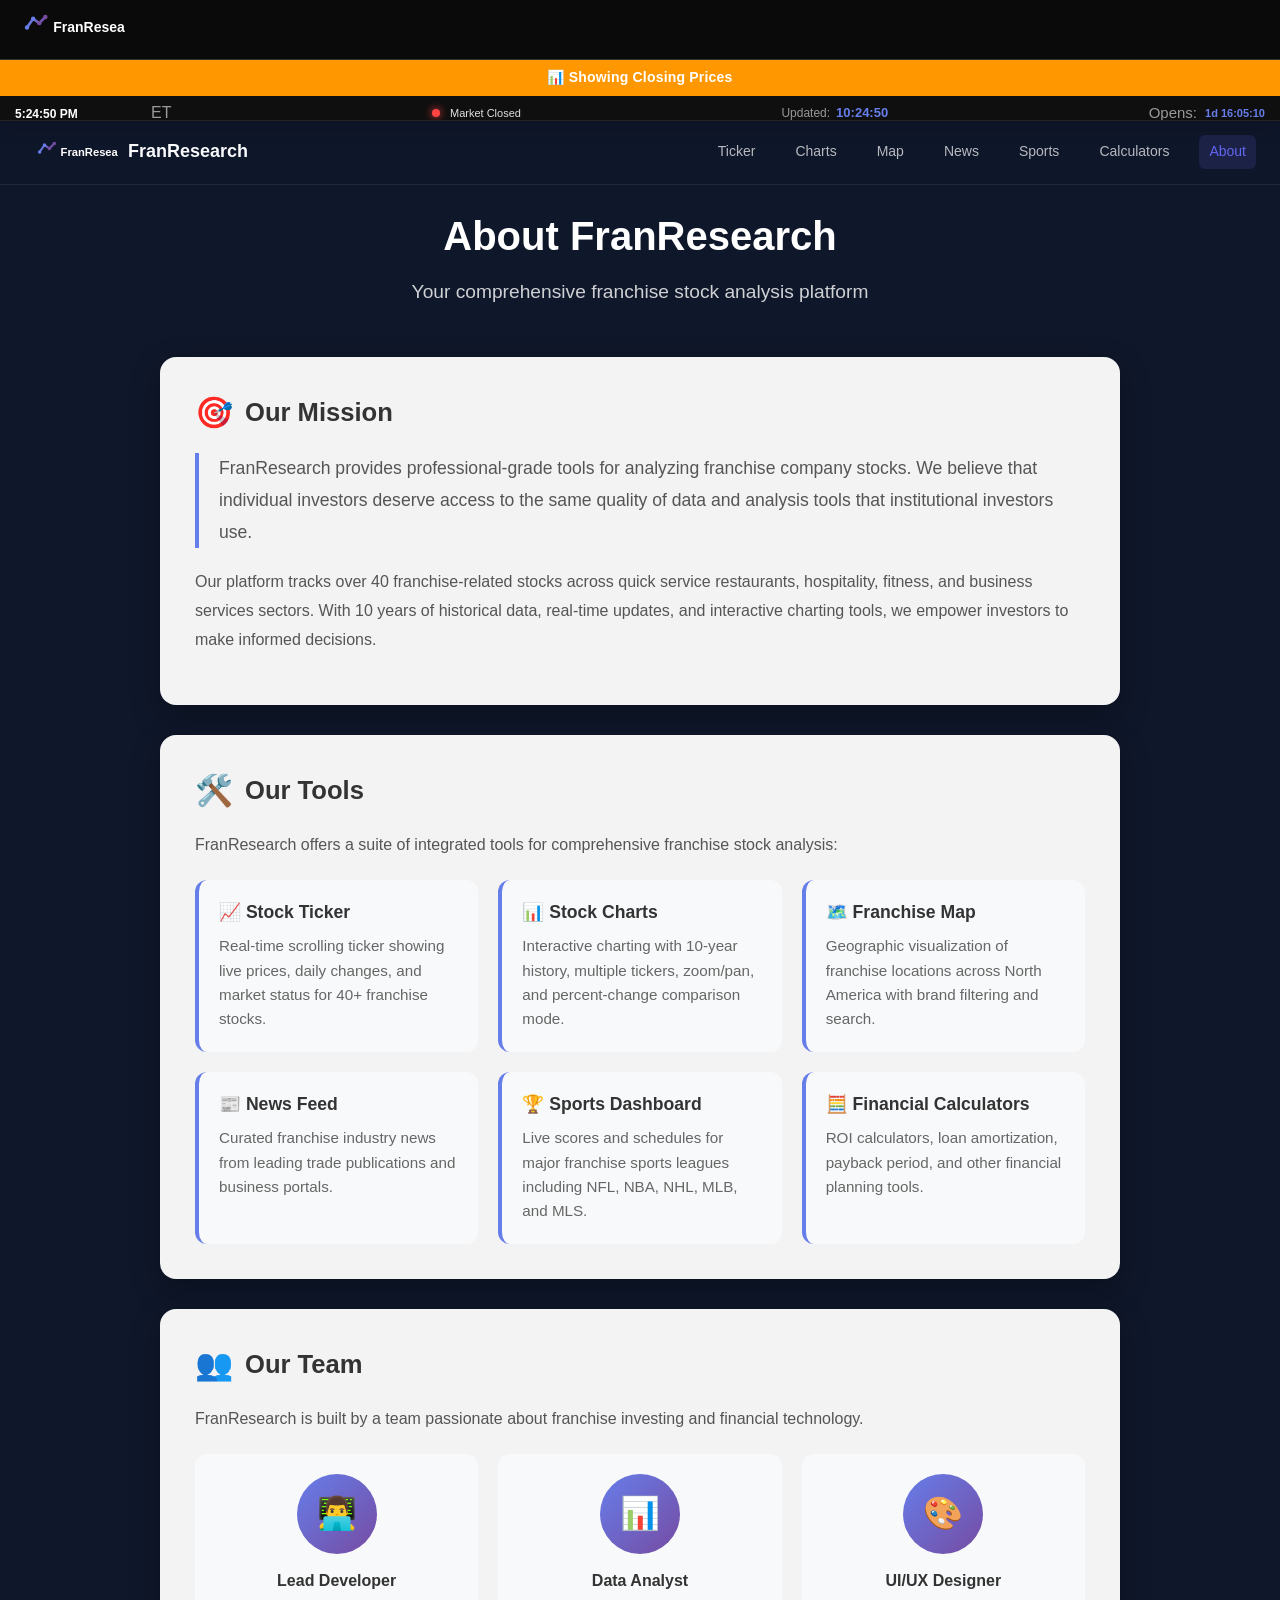
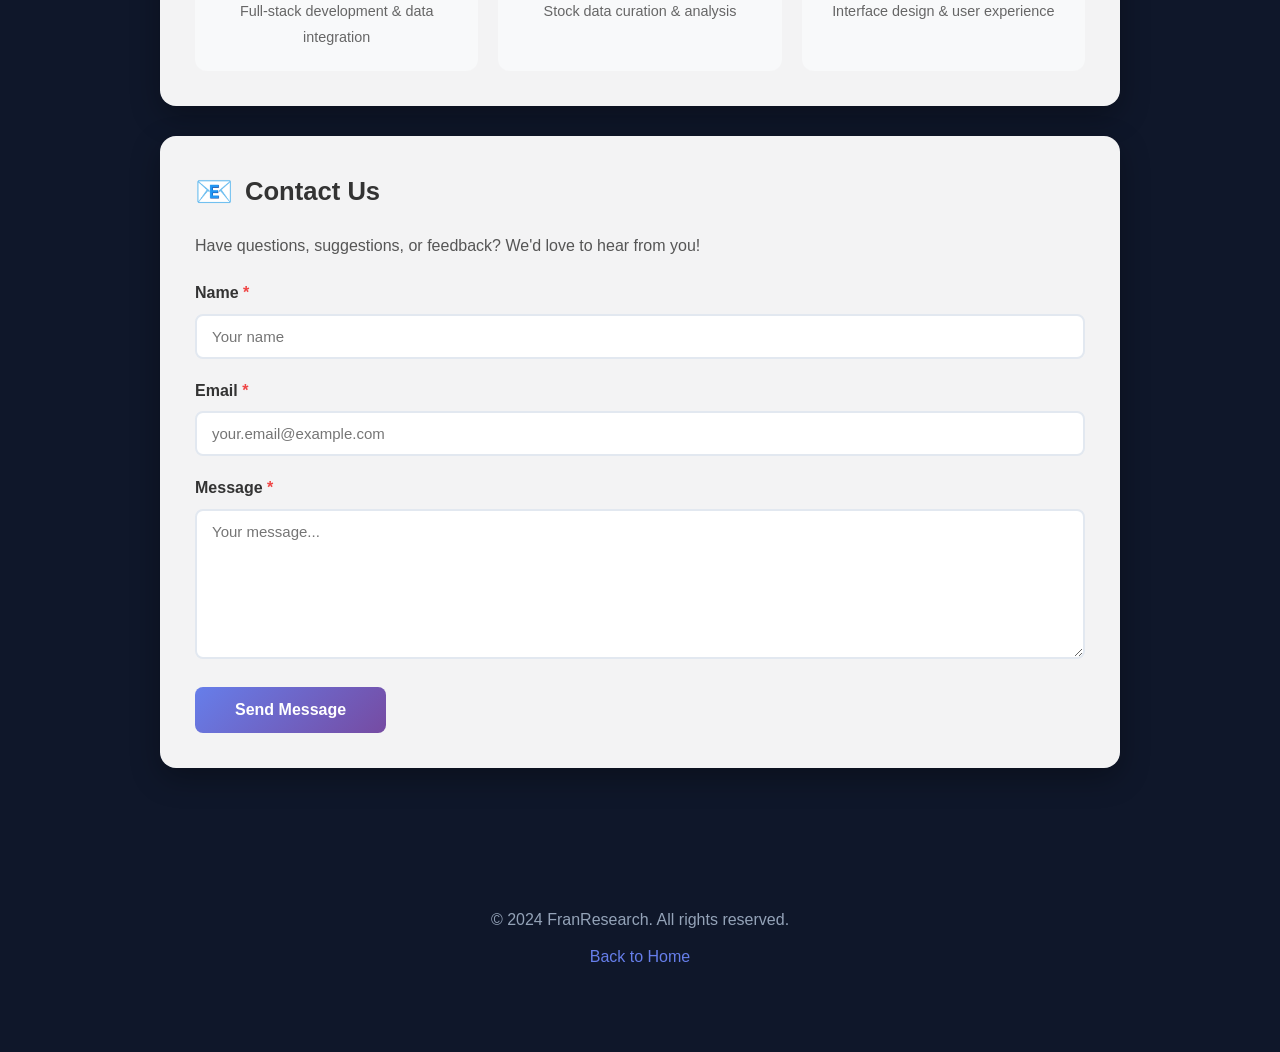
==== commit 9798ea59: "Fix ticker to be fixed at top, consolidate documentation Ticker improvements: - Make ticker fixed at" ====
--- a/about.html
+++ b/about.html
@@ -20,18 +20,20 @@
             background: var(--bg, #0f172a);
             min-height: 100vh;
             color: #e0e0e0;
+            padding-top: 170px; /* Account for fixed ticker + nav */
             padding-bottom: 40px;
         }
 
-        /* Global Ticker - Relative positioning */
+        /* Global Ticker - Fixed positioning */
         .global-ticker {
-            position: relative;
+            position: fixed;
             top: 0;
             left: 0;
             width: 100%;
-            z-index: 99;
+            z-index: 300;
             background: #0a0a0a;
             box-shadow: 0 4px 20px rgba(0,0,0,0.16);
+            overflow: hidden;
         }
 
         .global-ticker iframe {
@@ -39,15 +41,16 @@
             height: 120px;
             border: none;
             display: block;
-        }
-
-        /* Navigation Bar - Consistent with site-wide nav */
+            overflow: hidden;
+        }
+
+        /* Navigation Bar - Fixed below ticker */
         .main-nav {
-            position: relative;
-            top: 0;
+            position: fixed;
+            top: 120px;
             left: 0;
             width: 100%;
-            z-index: 50;
+            z-index: 299;
             display: flex;
             align-items: center;
             gap: 20px;
--- a/assets/css/global.css
+++ b/assets/css/global.css
@@ -321,12 +321,47 @@
 }
 
 /* ============================================================================
-   TICKER WRAPPER - Maintains ticker structure, only adjusts positioning
-   ============================================================================ */
-
-.ticker-wrapper-global {
+   TICKER WRAPPER - Fixed at top, never scrolls
+   ============================================================================ */
+
+.ticker-wrapper-global,
+.global-ticker {
+  position: fixed;
+  top: 0;
+  left: 0;
+  width: 100%;
+  z-index: var(--z-fixed);
   background: #0a0a0a;
   border-bottom: 1px solid rgba(255, 255, 255, 0.1);
+  overflow: hidden; /* Prevent any scrollbars */
+}
+
+.global-ticker iframe {
+  width: 100%;
+  height: 120px;
+  border: none;
+  display: block;
+  overflow: hidden;
+}
+
+/* Body padding when ticker is fixed - apply via class */
+.has-fixed-ticker {
+  padding-top: 120px;
+}
+
+/* Navigation below fixed ticker */
+.site-nav.below-ticker,
+.main-nav.below-ticker {
+  position: fixed;
+  top: 120px;
+  left: 0;
+  width: 100%;
+  z-index: calc(var(--z-fixed) - 1);
+}
+
+/* Body padding when both ticker and nav are fixed */
+.has-fixed-ticker.has-fixed-nav {
+  padding-top: 170px;
 }
 
 /* ============================================================================
